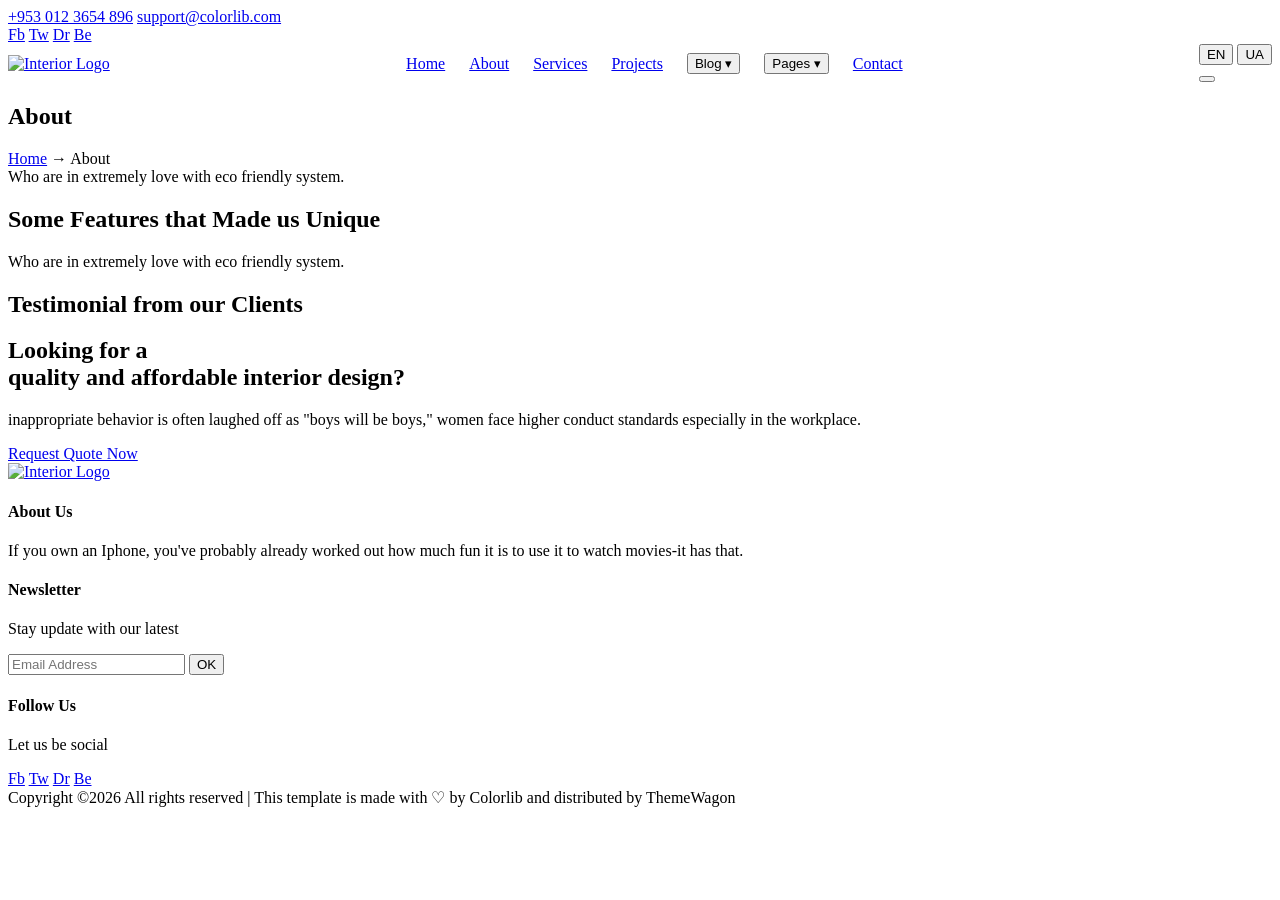
==== about.html @ ef6d60ed "Add files via upload" ====
<!DOCTYPE html>
<html lang="en">
<head>
  <meta charset="UTF-8">
  <meta name="viewport" content="width=device-width, initial-scale=1.0">
  <title>Interior Design — About</title>
  <link rel="preconnect" href="https://fonts.googleapis.com">
  <link rel="preconnect" href="https://fonts.gstatic.com" crossorigin>
  <link href="https://fonts.googleapis.com/css2?family=Poppins:wght@300;400;500;600;700&display=swap" rel="stylesheet">
  <link rel="stylesheet" href="css/style.css?v=8">
  <link rel="icon" href="image/logo.jpg" type="image/jpeg">
  <style>
    .nav-bar-inner {
      display: flex !important;
      align-items: center !important;
      justify-content: space-between !important;
    }
    .desktop-nav {
      display: flex !important;
      flex-direction: row !important;
      align-items: center !important;
      gap: 24px !important;
    }
    .desktop-nav .dropdown {
      position: relative !important;
      display: inline-flex !important;
      align-items: center !important;
    }
    .desktop-nav .dropdown-menu {
      position: absolute !important;
      top: 100% !important;
      left: 0 !important;
      display: none !important;
      flex-direction: column !important;
      min-width: 210px !important;
      background: #181b22 !important;
      border: 1px solid rgba(255, 255, 255, 0.12) !important;
      border-radius: 8px !important;
      padding: 8px 0 !important;
      z-index: 950 !important;
    }
    .desktop-nav .dropdown:hover .dropdown-menu,
    .desktop-nav .dropdown.open .dropdown-menu {
      display: flex !important;
    }
  </style>
</head>
<body data-page="about">

  <header class="site-header">
    <div class="top-bar">
      <div class="container top-bar-inner">
        <div class="contact-info">
          <a href="tel:+9530123654896">+953 012 3654 896</a>
          <a href="mailto:support@colorlib.com">support@colorlib.com</a>
        </div>
        <div class="social-links">
          <a href="https://facebook.com" target="_blank" rel="noopener">Fb</a>
          <a href="https://x.com" target="_blank" rel="noopener">Tw</a>
          <a href="https://dribbble.com" target="_blank" rel="noopener">Dr</a>
          <a href="https://behance.net" target="_blank" rel="noopener">Be</a>
        </div>
      </div>
    </div>

    <div class="nav-bar">
      <div class="container nav-bar-inner">
        <a href="index.html" class="logo">
          <img src="image/logo.jpg" alt="Interior Logo">
        </a>

        <nav class="desktop-nav">
          <a href="index.html">Home</a>
          <a href="about.html" class="active-link">About</a>
          <a href="services.html">Services</a>
          <a href="projects.html">Projects</a>
          <div class="dropdown">
            <button type="button" class="dropdown-toggle">Blog ▾</button>
            <div class="dropdown-menu">
              <a href="index.html#exhibitions">Exhibitions</a>
              <a href="projects.html">Case Studies</a>
            </div>
          </div>
          <div class="dropdown">
            <button type="button" class="dropdown-toggle">Pages ▾</button>
            <div class="dropdown-menu">
              <a href="about.html">About Us</a>
              <a href="services.html">Our Services</a>
              <a href="contact.html">Contact</a>
              <a href="404.html">404 Page</a>
            </div>
          </div>
          <a href="contact.html">Contact</a>
        </nav>

        <div class="header-actions">
          <div class="lang-switcher">
            <button type="button" class="lang-btn active" data-lang="en">EN</button>
            <button type="button" class="lang-btn" data-lang="ua">UA</button>
          </div>
          <button type="button" class="mobile-menu-toggle mobile-toggle" aria-label="Toggle menu">
            <span></span>
            <span></span>
            <span></span>
          </button>
        </div>
      </div>
    </div>
  </header>

  <section class="page-banner" style="background-image: url('image/hero.jpg');">
    <div class="container">
      <h1 class="page-banner-title">About</h1>
      <div class="breadcrumb">
        <a href="index.html">Home</a>
        <span>→</span>
        <span>About</span>
      </div>
    </div>
  </section>

  <section class="section features">
    <div class="container">
      <div class="section-header">
        <span class="section-subtitle">Who are in extremely love with eco friendly system.</span>
        <h2 class="section-title">Some Features that Made us Unique</h2>
      </div>
      <div class="grid-3" id="about-features-grid"></div>
    </div>
  </section>

  <section class="section section-light testimonials">
    <div class="container">
      <div class="section-header">
        <span class="section-subtitle">Who are in extremely love with eco friendly system.</span>
        <h2 class="section-title">Testimonial from our Clients</h2>
      </div>
      <div class="grid-2" id="about-testimonials-grid"></div>
    </div>
  </section>

  <section class="cta-section" style="background-image: url('image/studio.jpg');">
    <div class="container cta-box">
      <h2 class="cta-title">Looking for a<br>quality and affordable interior design?</h2>
      <p class="cta-text">inappropriate behavior is often laughed off as "boys will be boys," women face higher conduct standards especially in the workplace.</p>
      <a href="contact.html" class="btn btn-primary">Request Quote Now</a>
    </div>
  </section>

  <footer class="site-footer">
    <div class="container">
      <div class="footer-grid">
        <div class="footer-widget">
          <a href="index.html" class="logo">
            <img src="image/logo.jpg" alt="Interior Logo">
          </a>
          <h4 class="widget-title">About Us</h4>
          <p class="widget-text">If you own an Iphone, you've probably already worked out how much fun it is to use it to watch movies-it has that.</p>
        </div>

        <div class="footer-widget">
          <h4 class="widget-title">Newsletter</h4>
          <p class="widget-text">Stay update with our latest</p>
          <form class="newsletter-form">
            <input type="email" placeholder="Email Address" required>
            <button type="submit" class="btn btn-primary">OK</button>
          </form>
        </div>

        <div class="footer-widget">
          <h4 class="widget-title">Follow Us</h4>
          <p class="widget-text">Let us be social</p>
          <div class="social-links">
            <a href="https://facebook.com" target="_blank" rel="noopener">Fb</a>
            <a href="https://x.com" target="_blank" rel="noopener">Tw</a>
            <a href="https://dribbble.com" target="_blank" rel="noopener">Dr</a>
            <a href="https://behance.net" target="_blank" rel="noopener">Be</a>
          </div>
        </div>
      </div>

      <div class="footer-bottom">
        <span class="copyright">Copyright ©2026 All rights reserved | This template is made with ♡ by <span class="text-gold">Colorlib</span> and distributed by <span class="text-gold">ThemeWagon</span></span>
      </div>
    </div>
  </footer>

  <script src="script/script.js"></script>
</body>
</html>
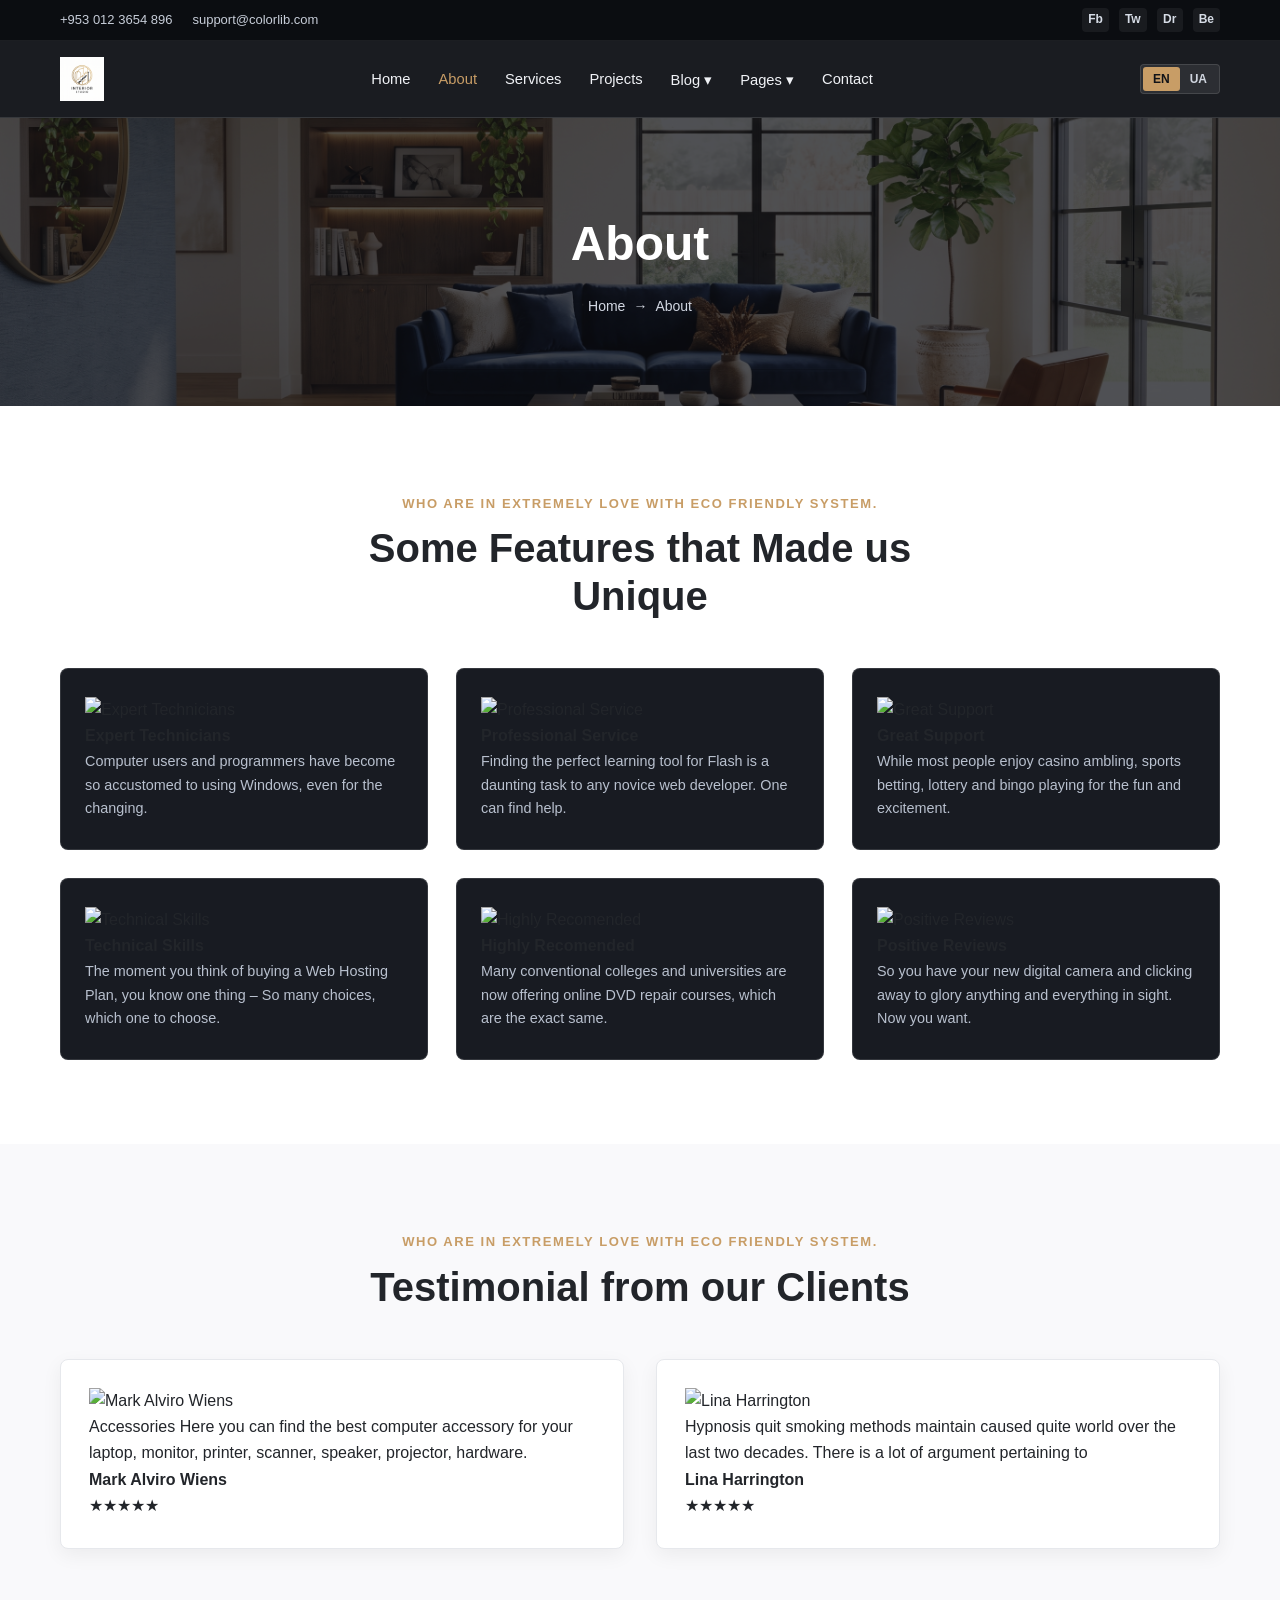
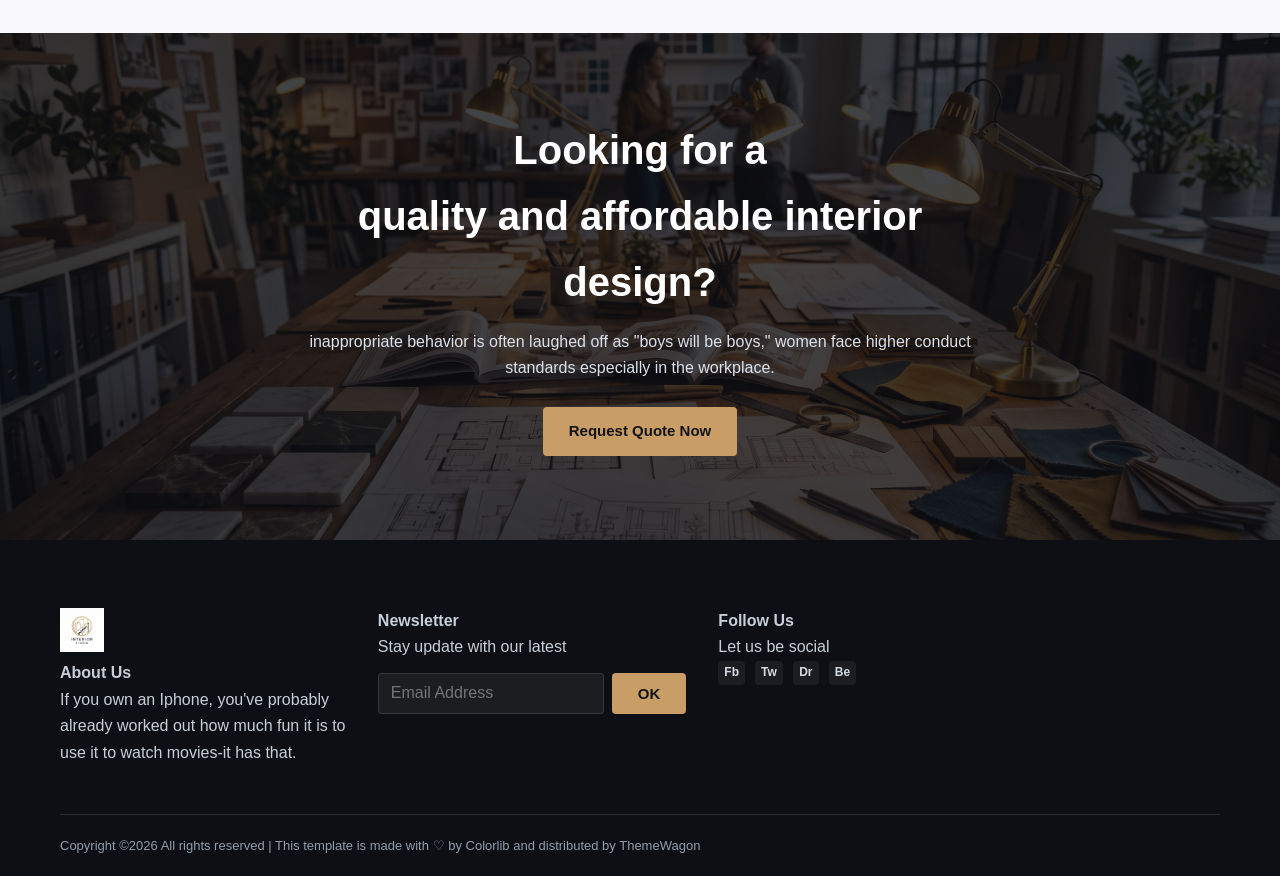
==== commit 9dec54af: "Fix HTML encoding issues in about.html" ====
--- a/about.html
+++ b/about.html
@@ -7,8 +7,8 @@
   <link rel="preconnect" href="https://fonts.googleapis.com">
   <link rel="preconnect" href="https://fonts.gstatic.com" crossorigin>
   <link href="https://fonts.googleapis.com/css2?family=Poppins:wght@300;400;500;600;700&display=swap" rel="stylesheet">
-  <link rel="stylesheet" href="css/style.css?v=8">
-  <link rel="icon" href="image/logo.jpg" type="image/jpeg">
+  <link rel="stylesheet" href="style.css?v=8">
+  <link rel="icon" href="logo.jpg" type="image/jpeg">
   <style>
     .nav-bar-inner {
       display: flex !important;
@@ -66,7 +66,7 @@
     <div class="nav-bar">
       <div class="container nav-bar-inner">
         <a href="index.html" class="logo">
-          <img src="image/logo.jpg" alt="Interior Logo">
+          <img src="logo.jpg" alt="Interior Logo">
         </a>
 
         <nav class="desktop-nav">
@@ -108,7 +108,7 @@
     </div>
   </header>
 
-  <section class="page-banner" style="background-image: url('image/hero.jpg');">
+  <section class="page-banner" style="background-image: url('hero.jpg');">
     <div class="container">
       <h1 class="page-banner-title">About</h1>
       <div class="breadcrumb">
@@ -139,7 +139,7 @@
     </div>
   </section>
 
-  <section class="cta-section" style="background-image: url('image/studio.jpg');">
+  <section class="cta-section" style="background-image: url('studio.jpg');">
     <div class="container cta-box">
       <h2 class="cta-title">Looking for a<br>quality and affordable interior design?</h2>
       <p class="cta-text">inappropriate behavior is often laughed off as "boys will be boys," women face higher conduct standards especially in the workplace.</p>
@@ -152,7 +152,7 @@
       <div class="footer-grid">
         <div class="footer-widget">
           <a href="index.html" class="logo">
-            <img src="image/logo.jpg" alt="Interior Logo">
+            <img src="logo.jpg" alt="Interior Logo">
           </a>
           <h4 class="widget-title">About Us</h4>
           <p class="widget-text">If you own an Iphone, you've probably already worked out how much fun it is to use it to watch movies-it has that.</p>
@@ -185,6 +185,6 @@
     </div>
   </footer>
 
-  <script src="script/script.js"></script>
+  <script src="script.js"></script>
 </body>
-</html>+</html>
--- a/style.css
+++ b/style.css
@@ -0,0 +1,306 @@
+:root {
+  --bg-page: #ffffff;
+  --bg-light: #f9f9fb;
+  --bg-dark: #111318;
+  --bg-dark-2: #181b22;
+  --text-main: #22252a;
+  --text-muted: #6c727f;
+  --accent: #c89d66;
+  --accent-hover: #b2854d;
+  --border-color: #e6e8ec;
+  --border-dark: rgba(255, 255, 255, 0.12);
+  --shadow-sm: 0 6px 20px rgba(17, 19, 24, 0.06);
+  --shadow-md: 0 14px 34px rgba(17, 19, 24, 0.12);
+  --radius-sm: 4px;
+  --radius-md: 8px;
+  --transition: 0.25s ease;
+  --container-max: 1200px;
+}
+
+*, *::before, *::after { box-sizing: border-box; margin: 0; padding: 0; }
+html { scroll-behavior: smooth; font-size: 16px; }
+body { font-family: 'Poppins', sans-serif; background: var(--bg-page); color: var(--text-main); line-height: 1.65; overflow-x: hidden; }
+img { display: block; max-width: 100%; height: auto; }
+a { color: inherit; text-decoration: none; transition: var(--transition); }
+button, input, textarea, select { font-family: inherit; font-size: inherit; }
+button { cursor: pointer; border: none; background: none; }
+ul, ol { list-style: none; }
+
+.container { width: 100%; max-width: var(--container-max); margin: 0 auto; padding: 0 20px; }
+
+.site-header { position: sticky; top: 0; z-index: 900; background: rgba(17, 19, 24, 0.96); backdrop-filter: blur(10px); color: #fff; border-bottom: 1px solid var(--border-dark); }
+.top-bar { background: #0b0d11; font-size: 0.8125rem; color: #c7cdd8; border-bottom: 1px solid rgba(255, 255, 255, 0.07); }
+.top-bar-inner { display: flex; align-items: center; justify-content: space-between; min-height: 40px; gap: 12px; flex-wrap: wrap; }
+.contact-info { display: flex; align-items: center; gap: 20px; flex-wrap: wrap; }
+.contact-info a:hover { color: var(--accent); }
+
+.social-links { display: flex; align-items: center; gap: 10px; }
+.social-links a { display: inline-flex; align-items: center; justify-content: center; min-width: 26px; height: 24px; padding: 0 6px; border-radius: var(--radius-sm); font-size: 0.75rem; font-weight: 600; color: #d6dce6; background: rgba(255, 255, 255, 0.06); }
+.social-links a:hover { background: var(--accent); color: #111318; }
+
+.nav-bar { min-height: 76px; display: flex; align-items: center; }
+.nav-bar-inner { display: flex !important; align-items: center !important; justify-content: space-between !important; gap: 24px; width: 100%; }
+.logo { display: inline-flex; align-items: center; flex-shrink: 0; }
+.logo img { height: 44px; width: auto; object-fit: contain; }
+
+.desktop-nav { display: flex !important; flex-direction: row !important; align-items: center !important; gap: 24px !important; }
+.desktop-nav > a, .desktop-nav .dropdown-toggle { display: inline-flex; align-items: center; gap: 6px; font-size: 0.92rem; font-weight: 500; color: #f0f2f6; padding: 10px 2px; white-space: nowrap; }
+.desktop-nav > a:hover, .desktop-nav > a.active, .desktop-nav > a.active-link, .desktop-nav .dropdown-toggle:hover { color: var(--accent); }
+
+.desktop-nav .dropdown { position: relative !important; display: inline-flex !important; align-items: center !important; }
+.desktop-nav .dropdown-menu { position: absolute !important; top: 100% !important; left: 0 !important; min-width: 210px; background: var(--bg-dark-2); border: 1px solid var(--border-dark); border-radius: var(--radius-md); padding: 8px 0; box-shadow: var(--shadow-md); display: none !important; flex-direction: column !important; z-index: 950; }
+.desktop-nav .dropdown:hover .dropdown-menu, .desktop-nav .dropdown.open .dropdown-menu { display: flex !important; }
+.desktop-nav .dropdown-menu a { display: block; padding: 9px 18px; font-size: 0.875rem; color: #e2e6ee; white-space: nowrap; }
+.desktop-nav .dropdown-menu a:hover { background: rgba(200, 157, 102, 0.14); color: var(--accent); }
+
+.header-actions { display: flex; align-items: center; gap: 12px; flex-shrink: 0; }
+.lang-switcher { display: inline-flex; align-items: center; background: rgba(255, 255, 255, 0.08); border: 1px solid var(--border-dark); border-radius: var(--radius-sm); padding: 2px; }
+.lang-btn { padding: 5px 10px; font-size: 0.75rem; font-weight: 600; border-radius: 3px; color: #d0d5df; }
+.lang-btn.active { background: var(--accent); color: #111318; }
+
+.mobile-menu-toggle { display: none; flex-direction: column; justify-content: center; gap: 5px; width: 38px; height: 38px; padding: 6px; border-radius: var(--radius-sm); border: 1px solid var(--border-dark); }
+.mobile-menu-toggle span { display: block; width: 100%; height: 2px; background: #fff; }
+
+.btn { display: inline-flex; align-items: center; justify-content: center; gap: 8px; padding: 12px 26px; border-radius: var(--radius-sm); font-weight: 500; font-size: 0.9375rem; }
+.btn-primary { background: var(--accent); color: #111318; font-weight: 600; }
+.btn-primary:hover { background: var(--accent-hover); color: #fff; }
+.btn-outline { border: 1px solid var(--accent); color: var(--accent); }
+.btn-outline:hover { background: var(--accent); color: #111318; }
+.btn-dark { background: var(--bg-dark); color: #fff; }
+.btn-dark:hover { background: var(--accent); color: #111318; }
+
+.section { padding: 84px 0; }
+.section-light { background: var(--bg-light); }
+.section-dark { background: var(--bg-dark); color: #fff; }
+.section-header { max-width: 680px; margin: 0 auto 48px; text-align: center; }
+.section-subtitle { display: inline-block; font-size: 0.8125rem; font-weight: 600; letter-spacing: 0.12em; text-transform: uppercase; color: var(--accent); margin-bottom: 10px; }
+.section-title { font-size: clamp(1.75rem, 3.2vw, 2.5rem); font-weight: 700; line-height: 1.2; margin-bottom: 14px; }
+.section-description { color: var(--text-muted); font-size: 1rem; }
+.section-dark .section-description { color: #b8c0ce; }
+
+.hero-section { position: relative; min-height: 76vh; display: flex; align-items: center; background: var(--bg-dark) center/cover no-repeat; color: #fff; padding: 96px 0; }
+.hero-section::before { content: ''; position: absolute; inset: 0; background: linear-gradient(95deg, rgba(13, 15, 20, 0.84) 0%, rgba(13, 15, 20, 0.56) 60%, rgba(13, 15, 20, 0.35) 100%); }
+.hero-content { position: relative; z-index: 2; max-width: 660px; }
+.hero-badge { display: inline-block; padding: 5px 14px; border-radius: 999px; background: rgba(200, 157, 102, 0.18); border: 1px solid rgba(200, 157, 102, 0.45); color: var(--accent); font-size: 0.8125rem; font-weight: 600; letter-spacing: 0.06em; text-transform: uppercase; margin-bottom: 18px; }
+.hero-title { font-size: clamp(2.1rem, 4.6vw, 3.5rem); font-weight: 700; line-height: 1.15; margin-bottom: 18px; }
+.hero-text { font-size: 1.05rem; color: #e3e7ef; margin-bottom: 30px; max-width: 560px; }
+.hero-actions { display: flex; align-items: center; gap: 14px; flex-wrap: wrap; }
+
+.page-banner { position: relative; padding: 86px 0; background: var(--bg-dark) center/cover no-repeat; color: #fff; text-align: center; }
+.page-banner::before { content: ''; position: absolute; inset: 0; background: rgba(13, 15, 20, 0.72); }
+.page-banner .container { position: relative; z-index: 2; }
+.page-banner h1 { font-size: clamp(2rem, 4vw, 3rem); font-weight: 700; margin-bottom: 10px; }
+.breadcrumb { display: inline-flex; align-items: center; gap: 8px; font-size: 0.875rem; color: #d2d7e2; }
+
+.grid-3 { display: grid; grid-template-columns: repeat(3, 1fr); gap: 28px; }
+.grid-2 { display: grid; grid-template-columns: repeat(2, 1fr); gap: 32px; }
+
+.service-card { background: #fff; border: 1px solid var(--border-color); border-radius: var(--radius-md); padding: 32px 26px; box-shadow: var(--shadow-sm); }
+.service-icon { width: 56px; height: 56px; border-radius: var(--radius-md); background: rgba(200, 157, 102, 0.12); display: flex; align-items: center; justify-content: center; margin-bottom: 20px; }
+.service-icon img { width: 30px; height: 30px; object-fit: contain; }
+.service-card h3 { font-size: 1.2rem; font-weight: 600; margin-bottom: 10px; }
+.service-card p { color: var(--text-muted); font-size: 0.9375rem; }
+
+.filter-bar { display: flex; align-items: center; justify-content: center; gap: 10px; flex-wrap: wrap; margin-bottom: 38px; }
+.filter-btn { padding: 8px 18px; border-radius: 999px; border: 1px solid var(--border-color); background: #fff; color: var(--text-main); font-size: 0.875rem; font-weight: 500; }
+.filter-btn.active, .filter-btn:hover { background: var(--accent); border-color: var(--accent); color: #111318; font-weight: 600; }
+
+.project-card { background: #fff; border: 1px solid var(--border-color); border-radius: var(--radius-md); overflow: hidden; box-shadow: var(--shadow-sm); display: flex; flex-direction: column; }
+.project-thumb { aspect-ratio: 4 / 3; overflow: hidden; background: #1b1e24; }
+.project-thumb img { width: 100%; height: 100%; object-fit: cover; }
+.project-body { padding: 22px; display: flex; flex-direction: column; flex-grow: 1; }
+.project-category { font-size: 0.75rem; font-weight: 600; text-transform: uppercase; letter-spacing: 0.08em; color: var(--accent); margin-bottom: 6px; }
+.project-title { font-size: 1.15rem; font-weight: 600; margin-bottom: 8px; }
+.project-desc { color: var(--text-muted); font-size: 0.9rem; margin-bottom: 18px; flex-grow: 1; }
+.project-link { display: inline-flex; align-items: center; gap: 6px; font-size: 0.875rem; font-weight: 600; }
+
+.feature-card { background: var(--bg-dark-2); border: 1px solid var(--border-dark); border-radius: var(--radius-md); padding: 28px 24px; }
+.feature-number { display: inline-block; font-size: 0.875rem; font-weight: 700; color: var(--accent); margin-bottom: 10px; }
+.feature-card h3 { font-size: 1.125rem; font-weight: 600; color: #fff; margin-bottom: 8px; }
+.feature-card p { color: #b8c0ce; font-size: 0.9rem; }
+
+.testimonial-card { background: #fff; border: 1px solid var(--border-color); border-radius: var(--radius-md); padding: 28px; box-shadow: var(--shadow-sm); }
+.testimonial-quote { font-style: italic; margin-bottom: 18px; font-size: 0.95rem; }
+.testimonial-author { display: flex; align-items: center; gap: 12px; }
+.testimonial-author img { width: 48px; height: 48px; border-radius: 50%; object-fit: cover; }
+.testimonial-author-name { font-weight: 600; font-size: 0.9375rem; }
+.testimonial-author-role { font-size: 0.8125rem; color: var(--text-muted); }
+
+.brands-grid { display: grid; grid-template-columns: repeat(5, 1fr); gap: 24px; align-items: center; }
+.brand-item { background: #fff; border: 1px solid var(--border-color); border-radius: var(--radius-md); padding: 18px; display: flex; align-items: center; justify-content: center; min-height: 84px; }
+.brand-item img { max-height: 40px; width: auto; object-fit: contain; }
+
+.cta-section { position: relative; padding: 84px 0; background: var(--bg-dark) center/cover no-repeat; color: #fff; text-align: center; }
+.cta-section::before { content: ''; position: absolute; inset: 0; background: rgba(13, 15, 20, 0.78); }
+.cta-section .container { position: relative; z-index: 2; max-width: 720px; }
+.cta-section h2 { font-size: clamp(1.75rem, 3.5vw, 2.5rem); font-weight: 700; margin-bottom: 14px; }
+.cta-section p { color: #dce1ea; margin-bottom: 26px; }
+
+.about-media img { border-radius: var(--radius-md); box-shadow: var(--shadow-md); width: 100%; object-fit: cover; }
+.about-list { margin: 20px 0 26px; display: grid; gap: 10px; }
+.about-list li { position: relative; padding-left: 22px; font-size: 0.95rem; }
+.about-list li::before { content: '•'; position: absolute; left: 4px; top: 0; color: var(--accent); font-weight: 700; }
+
+.contact-grid { display: grid; grid-template-columns: 1fr 1.35fr; gap: 36px; align-items: start; }
+.contact-info-box { background: var(--bg-light); border: 1px solid var(--border-color); border-radius: var(--radius-md); padding: 28px; }
+.contact-info-item { margin-bottom: 20px; }
+.contact-info-item:last-child { margin-bottom: 0; }
+.contact-info-item h4 { font-size: 0.875rem; text-transform: uppercase; letter-spacing: 0.06em; color: var(--accent); margin-bottom: 4px; }
+.contact-form-box { background: #fff; border: 1px solid var(--border-color); border-radius: var(--radius-md); padding: 32px; box-shadow: var(--shadow-sm); }
+.form-group { margin-bottom: 18px; }
+.form-group label { display: block; font-size: 0.875rem; font-weight: 500; margin-bottom: 6px; }
+.form-control { width: 100%; padding: 11px 14px; border: 1px solid var(--border-color); border-radius: var(--radius-sm); background: #fff; color: var(--text-main); }
+textarea.form-control { min-height: 130px; resize: vertical; }
+.form-status { margin-top: 14px; font-size: 0.9rem; font-weight: 500; }
+.form-status.success { color: #15803d; }
+.form-status.error { color: #b91c1c; }
+
+.modal-backdrop { position: fixed; inset: 0; background: rgba(10, 12, 16, 0.72); display: none; align-items: center; justify-content: center; padding: 20px; z-index: 1200; }
+.modal-backdrop.active { display: flex; }
+.modal-dialog { background: #fff; color: var(--text-main); border-radius: var(--radius-md); max-width: 640px; width: 100%; overflow: hidden; box-shadow: var(--shadow-md); position: relative; }
+.modal-close { position: absolute; top: 12px; right: 12px; width: 34px; height: 34px; border-radius: 50%; background: rgba(17, 19, 24, 0.78); color: #fff; font-size: 1.2rem; z-index: 2; }
+.modal-body { padding: 24px; }
+
+.not-found-box { text-align: center; padding: 96px 20px; max-width: 580px; margin: 0 auto; }
+.not-found-code { font-size: clamp(3.5rem, 8vw, 5.5rem); font-weight: 700; color: var(--accent); line-height: 1; margin-bottom: 12px; }
+
+.site-footer { background: #0d0f14; color: #c8cfd9; padding-top: 68px; }
+.footer-grid { display: grid; grid-template-columns: 1.4fr 1fr 1fr 1.3fr; gap: 32px; padding-bottom: 48px; border-bottom: 1px solid var(--border-dark); }
+.footer-about p { font-size: 0.875rem; color: #a6b0c0; margin-top: 14px; }
+.footer-col h4 { color: #fff; font-size: 1rem; font-weight: 600; margin-bottom: 16px; }
+.footer-links li { margin-bottom: 9px; font-size: 0.875rem; }
+.footer-links a:hover { color: var(--accent); }
+.newsletter-form { display: flex; gap: 8px; margin-top: 12px; }
+.newsletter-form input { flex: 1; min-width: 0; padding: 10px 12px; border-radius: var(--radius-sm); border: 1px solid var(--border-dark); background: rgba(255, 255, 255, 0.06); color: #fff; }
+.footer-bottom { padding: 20px 0; display: flex; align-items: center; justify-content: space-between; gap: 16px; flex-wrap: wrap; font-size: 0.8125rem; color: #939dab; }
+
+@media (max-width: 900px) {
+  .grid-3 { grid-template-columns: repeat(2, 1fr); }
+  .brands-grid { grid-template-columns: repeat(3, 1fr); }
+  .footer-grid { grid-template-columns: repeat(2, 1fr); }
+  .contact-grid, .grid-2 { grid-template-columns: 1fr; }
+  .mobile-menu-toggle { display: flex; }
+  .desktop-nav { position: fixed; top: 116px; left: 0; right: 0; background: var(--bg-dark); border-bottom: 1px solid var(--border-dark); padding: 18px 20px 24px; display: none !important; flex-direction: column !important; align-items: stretch !important; gap: 6px !important; z-index: 940; }
+  .desktop-nav.active { display: flex !important; }
+  .desktop-nav .dropdown { flex-direction: column !important; align-items: stretch !important; }
+  .desktop-nav .dropdown-menu { position: static !important; box-shadow: none; background: rgba(255, 255, 255, 0.04); display: none !important; margin-top: 4px; }
+  .desktop-nav .dropdown.open .dropdown-menu { display: flex !important; }
+}
+
+@media (max-width: 600px) {
+  .grid-3, .brands-grid, .footer-grid { grid-template-columns: 1fr; }
+  .section { padding: 60px 0; }
+  .hero-section { min-height: 68vh; padding: 72px 0; }
+}
+#project-modal {
+  display: none;
+  position: fixed;
+  inset: 0;
+  z-index: 1200;
+  align-items: center;
+  justify-content: center;
+  padding: 20px;
+}
+
+#project-modal.open {
+  display: flex;
+}
+
+#project-modal .modal-backdrop {
+  position: fixed;
+  inset: 0;
+  background: rgba(10, 12, 16, 0.72);
+}
+
+#project-modal .modal-content {
+  position: relative;
+  z-index: 2;
+  background: #fff;
+  color: var(--text-main);
+  border-radius: var(--radius-md);
+  max-width: 640px;
+  width: 100%;
+  overflow: hidden;
+  box-shadow: var(--shadow-md);
+}
+@media (max-width: 900px) {
+  .mobile-toggle {
+    display: inline-flex;
+    flex-direction: column;
+    align-items: center;
+    justify-content: center;
+    gap: 5px;
+    width: 38px;
+    height: 38px;
+    padding: 6px;
+    border-radius: var(--radius-sm);
+    border: 1px solid var(--border-dark);
+    background: rgba(255, 255, 255, 0.04);
+    flex-shrink: 0;
+  }
+
+  .mobile-toggle span {
+    display: block;
+    width: 100%;
+    height: 2px;
+    background: #fff;
+    transition: var(--transition);
+  }
+
+  .mobile-toggle.active span:nth-child(1) {
+    transform: translateY(7px) rotate(45deg);
+  }
+
+  .mobile-toggle.active span:nth-child(2) {
+    opacity: 0;
+  }
+
+  .mobile-toggle.active span:nth-child(3) {
+    transform: translateY(-7px) rotate(-45deg);
+  }
+
+  .desktop-nav {
+    position: fixed;
+    top: 116px;
+    left: 0;
+    right: 0;
+    background: var(--bg-dark);
+    border-bottom: 1px solid var(--border-dark);
+    padding: 18px 20px 24px;
+    display: none !important;
+    flex-direction: column !important;
+    align-items: stretch !important;
+    gap: 6px !important;
+    max-height: calc(100vh - 116px);
+    overflow-y: auto;
+    z-index: 940;
+  }
+
+  .desktop-nav.active {
+    display: flex !important;
+  }
+
+  .desktop-nav > a,
+  .desktop-nav .dropdown-toggle {
+    justify-content: space-between;
+    width: 100%;
+    padding: 10px 4px;
+  }
+
+  .desktop-nav .dropdown {
+    flex-direction: column !important;
+    align-items: stretch !important;
+  }
+
+  .desktop-nav .dropdown-menu {
+    position: static !important;
+    box-shadow: none;
+    background: rgba(255, 255, 255, 0.04);
+    display: none !important;
+    margin-top: 4px;
+  }
+
+  .desktop-nav .dropdown.open .dropdown-menu {
+    display: flex !important;
+  }
+}
